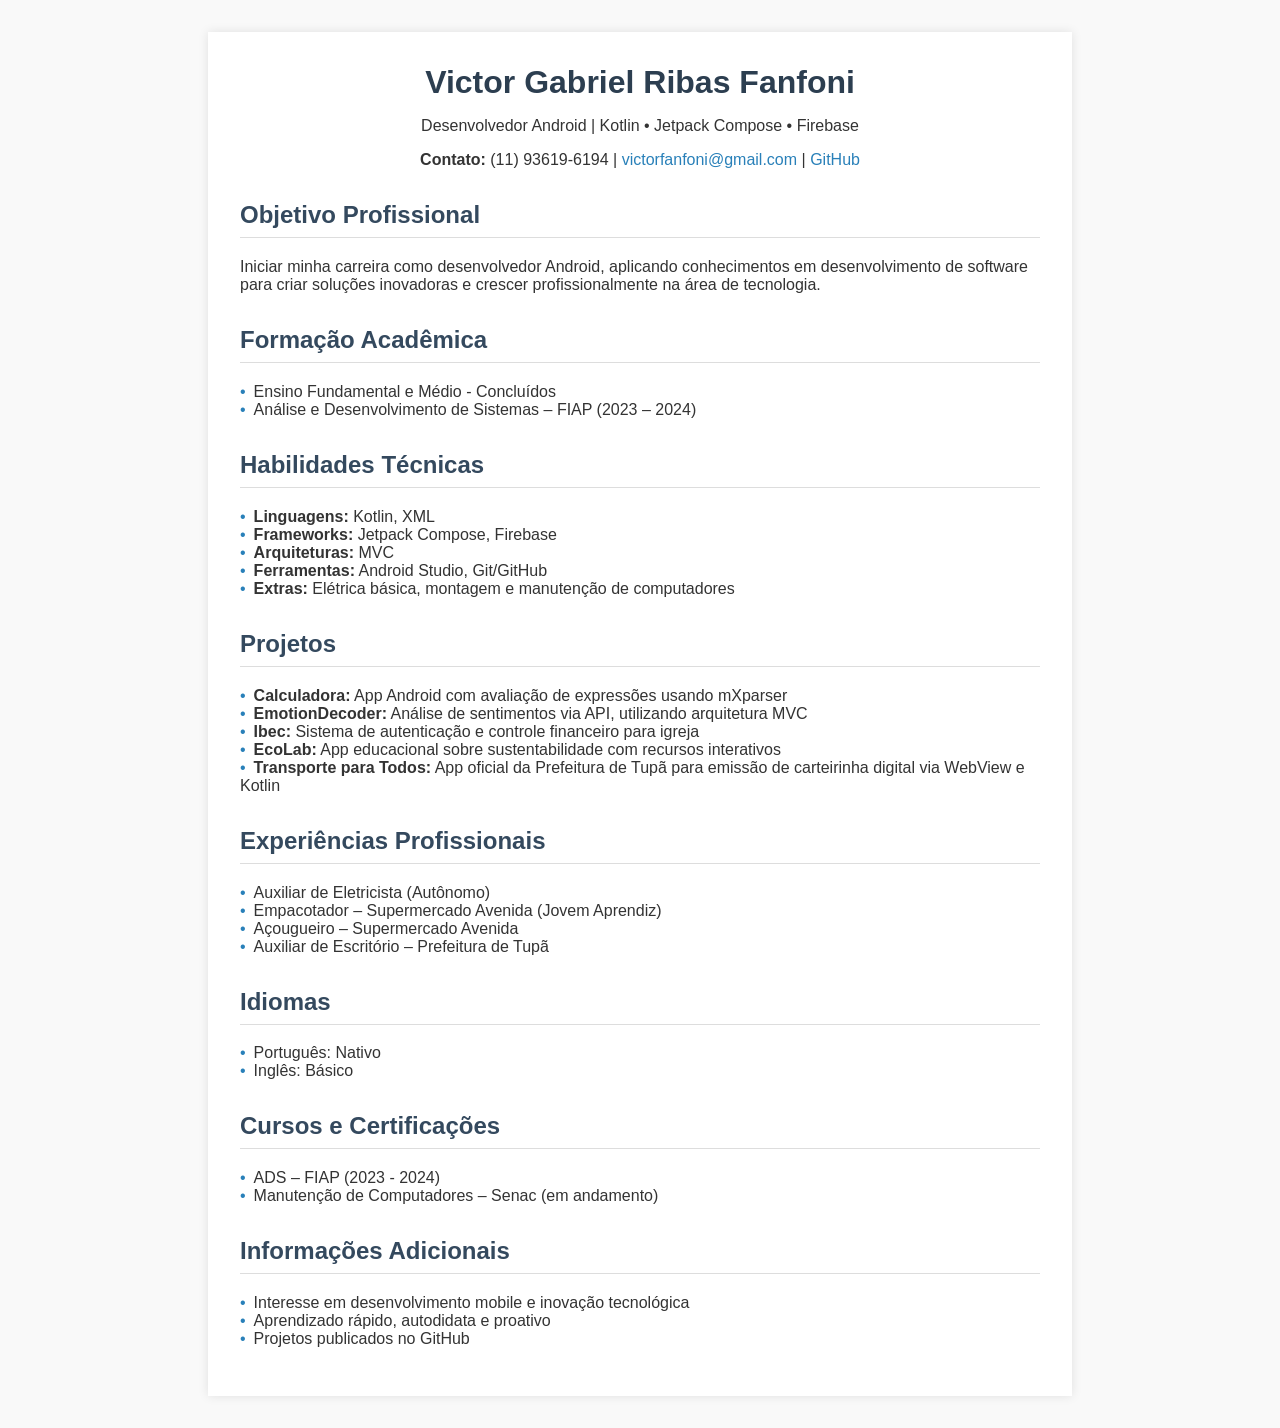
==== index.html @ 70ba4220 "Update index.html" ====
<!DOCTYPE html>
<html lang="pt-BR">
<head>
  <meta charset="UTF-8" />
  <meta name="viewport" content="width=device-width, initial-scale=1.0" />
  <title>Victor Gabriel - Desenvolvedor Android</title>
  <link rel="stylesheet" href="style.css" />
</head>
<body>
  <div class="container">
    <header>
      <h1>Victor Gabriel Ribas Fanfoni</h1>
      <p>Desenvolvedor Android | Kotlin • Jetpack Compose • Firebase</p>
      <p>
        <strong>Contato:</strong> (11) 93619-6194 |
        <a href="mailto:victorfanfoni@gmail.com">victorfanfoni@gmail.com</a> |
        <a href="https://github.com/victorfanfoni" target="_blank">GitHub</a>
      </p>
    </header>

    <main>
      <section>
        <h2>Objetivo Profissional</h2>
        <p>Iniciar minha carreira como desenvolvedor Android, aplicando conhecimentos em desenvolvimento de software para criar soluções inovadoras e crescer profissionalmente na área de tecnologia.</p>
      </section>

      <section>
        <h2>Formação Acadêmica</h2>
        <ul>
          <li>Ensino Fundamental e Médio - Concluídos</li>
          <li>Análise e Desenvolvimento de Sistemas – FIAP (2023 – 2024)</li>
        </ul>
      </section>

      <section>
        <h2>Habilidades Técnicas</h2>
        <ul>
          <li><strong>Linguagens:</strong> Kotlin, XML</li>
          <li><strong>Frameworks:</strong> Jetpack Compose, Firebase</li>
          <li><strong>Arquiteturas:</strong> MVC</li>
          <li><strong>Ferramentas:</strong> Android Studio, Git/GitHub</li>
          <li><strong>Extras:</strong> Elétrica básica, montagem e manutenção de computadores</li>
        </ul>
      </section>

      <section>
        <h2>Projetos</h2>
        <ul>
          <li><strong>Calculadora:</strong> App Android com avaliação de expressões usando mXparser</li>
          <li><strong>EmotionDecoder:</strong> Análise de sentimentos via API, utilizando arquitetura MVC</li>
          <li><strong>Ibec:</strong> Sistema de autenticação e controle financeiro para igreja</li>
          <li><strong>EcoLab:</strong> App educacional sobre sustentabilidade com recursos interativos</li>
          <li><strong>Transporte para Todos:</strong> App oficial da Prefeitura de Tupã para emissão de carteirinha digital via WebView e Kotlin</li>
        </ul>
      </section>

      <section>
        <h2>Experiências Profissionais</h2>
        <ul>
          <li>Auxiliar de Eletricista (Autônomo)</li>
          <li>Empacotador – Supermercado Avenida (Jovem Aprendiz)</li>
          <li>Açougueiro – Supermercado Avenida</li>
          <li>Auxiliar de Escritório – Prefeitura de Tupã</li>
        </ul>
      </section>

      <section>
        <h2>Idiomas</h2>
        <ul>
          <li>Português: Nativo</li>
          <li>Inglês: Básico</li>
        </ul>
      </section>

      <section>
        <h2>Cursos e Certificações</h2>
        <ul>
          <li>ADS – FIAP (2023 - 2024)</li>
          <li>Manutenção de Computadores – Senac (em andamento)</li>
        </ul>
      </section>

      <section>
        <h2>Informações Adicionais</h2>
        <ul>
          <li>Interesse em desenvolvimento mobile e inovação tecnológica</li>
          <li>Aprendizado rápido, autodidata e proativo</li>
          <li>Projetos publicados no GitHub</li>
        </ul>
      </section>
    </main>
  </div>
</body>
</html>
---- style.css ----
body {
    font-family: Arial, sans-serif;
    background: #f9f9f9;
    margin: 0;
    padding: 0;
    color: #333;
}
.container {
    max-width: 800px;
    margin: 2rem auto;
    background: #fff;
    padding: 2rem;
    box-shadow: 0 0 10px rgba(0,0,0,0.1);
}
header {
    text-align: center;
    margin-bottom: 2rem;
}
h1 {
    margin: 0;
    color: #2c3e50;
}
h2 {
    border-bottom: 1px solid #ddd;
    padding-bottom: 0.5rem;
    margin-top: 2rem;
    color: #34495e;
}
a {
    color: #2980b9;
    text-decoration: none;
}
ul {
    list-style: none;
    padding: 0;
}
ul li::before {
    content: "•";
    color: #2980b9;
    margin-right: 0.5rem;
}
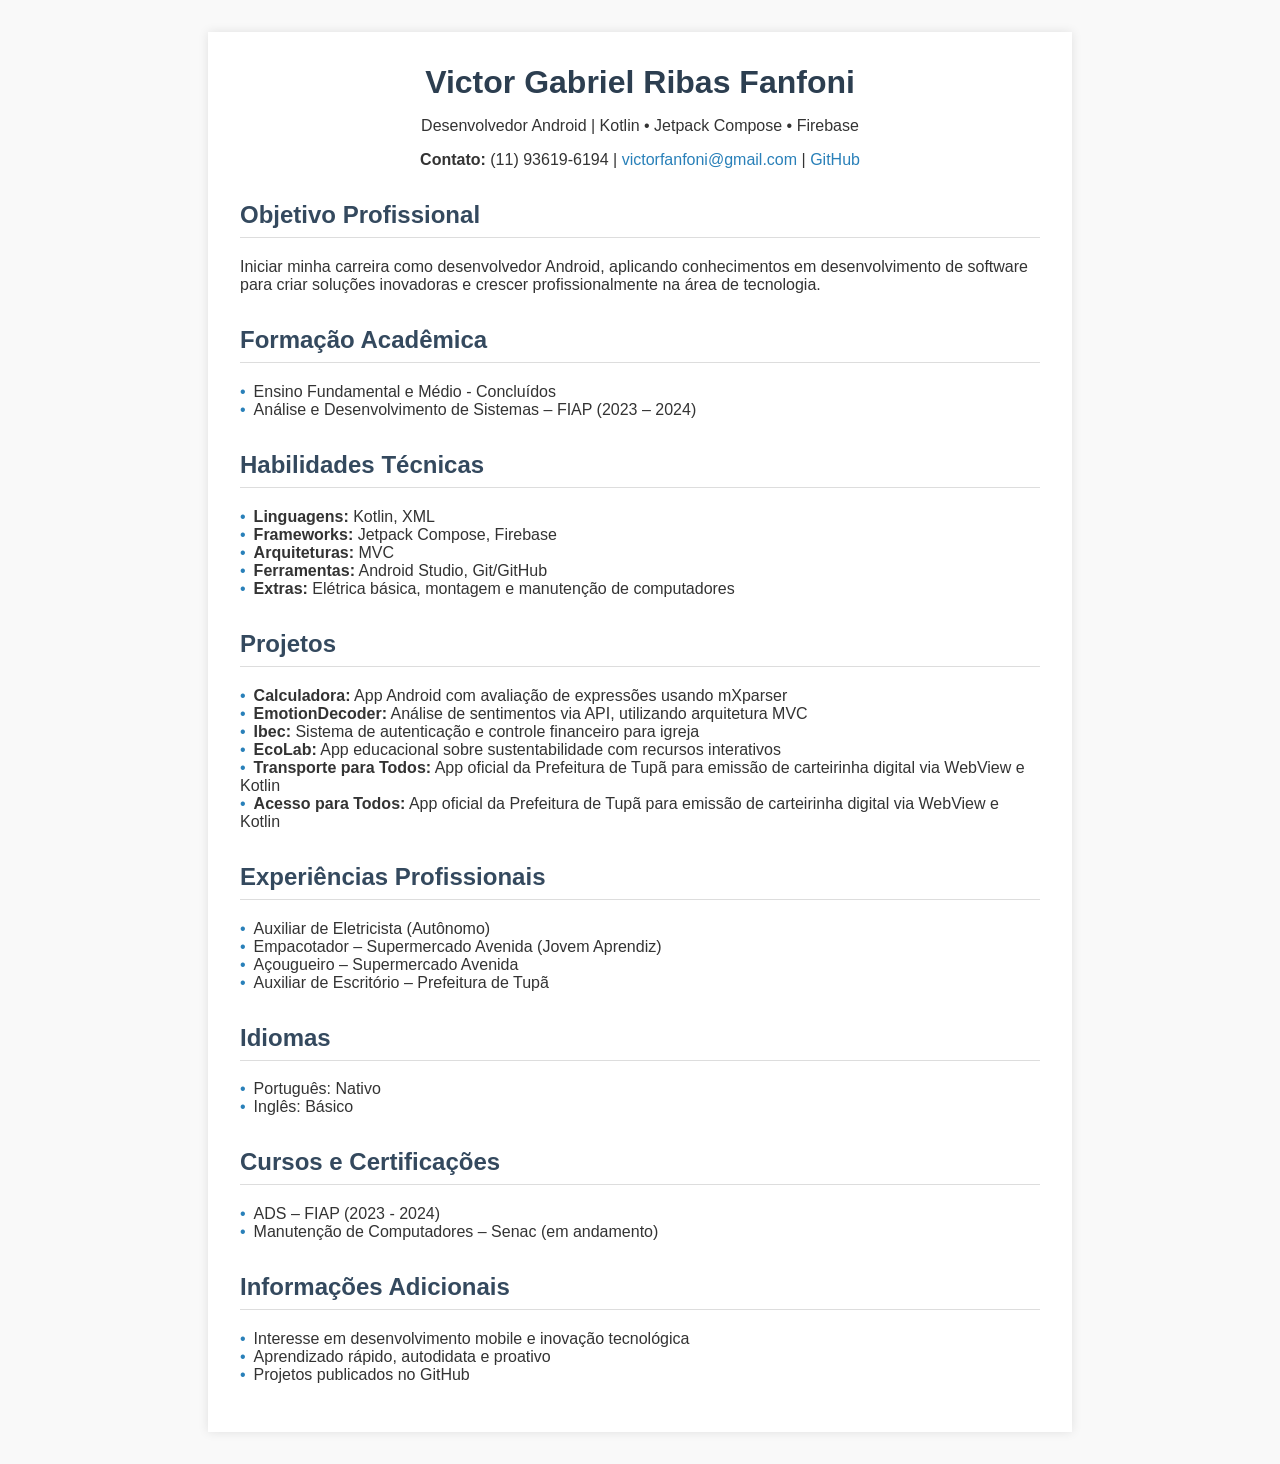
==== commit 468687f7: "Update index.html" ====
--- a/index.html
+++ b/index.html
@@ -51,6 +51,7 @@
           <li><strong>Ibec:</strong> Sistema de autenticação e controle financeiro para igreja</li>
           <li><strong>EcoLab:</strong> App educacional sobre sustentabilidade com recursos interativos</li>
           <li><strong>Transporte para Todos:</strong> App oficial da Prefeitura de Tupã para emissão de carteirinha digital via WebView e Kotlin</li>
+          <li><strong>Acesso para Todos:</strong> App oficial da Prefeitura de Tupã para emissão de carteirinha digital via WebView e Kotlin</li>
         </ul>
       </section>
 
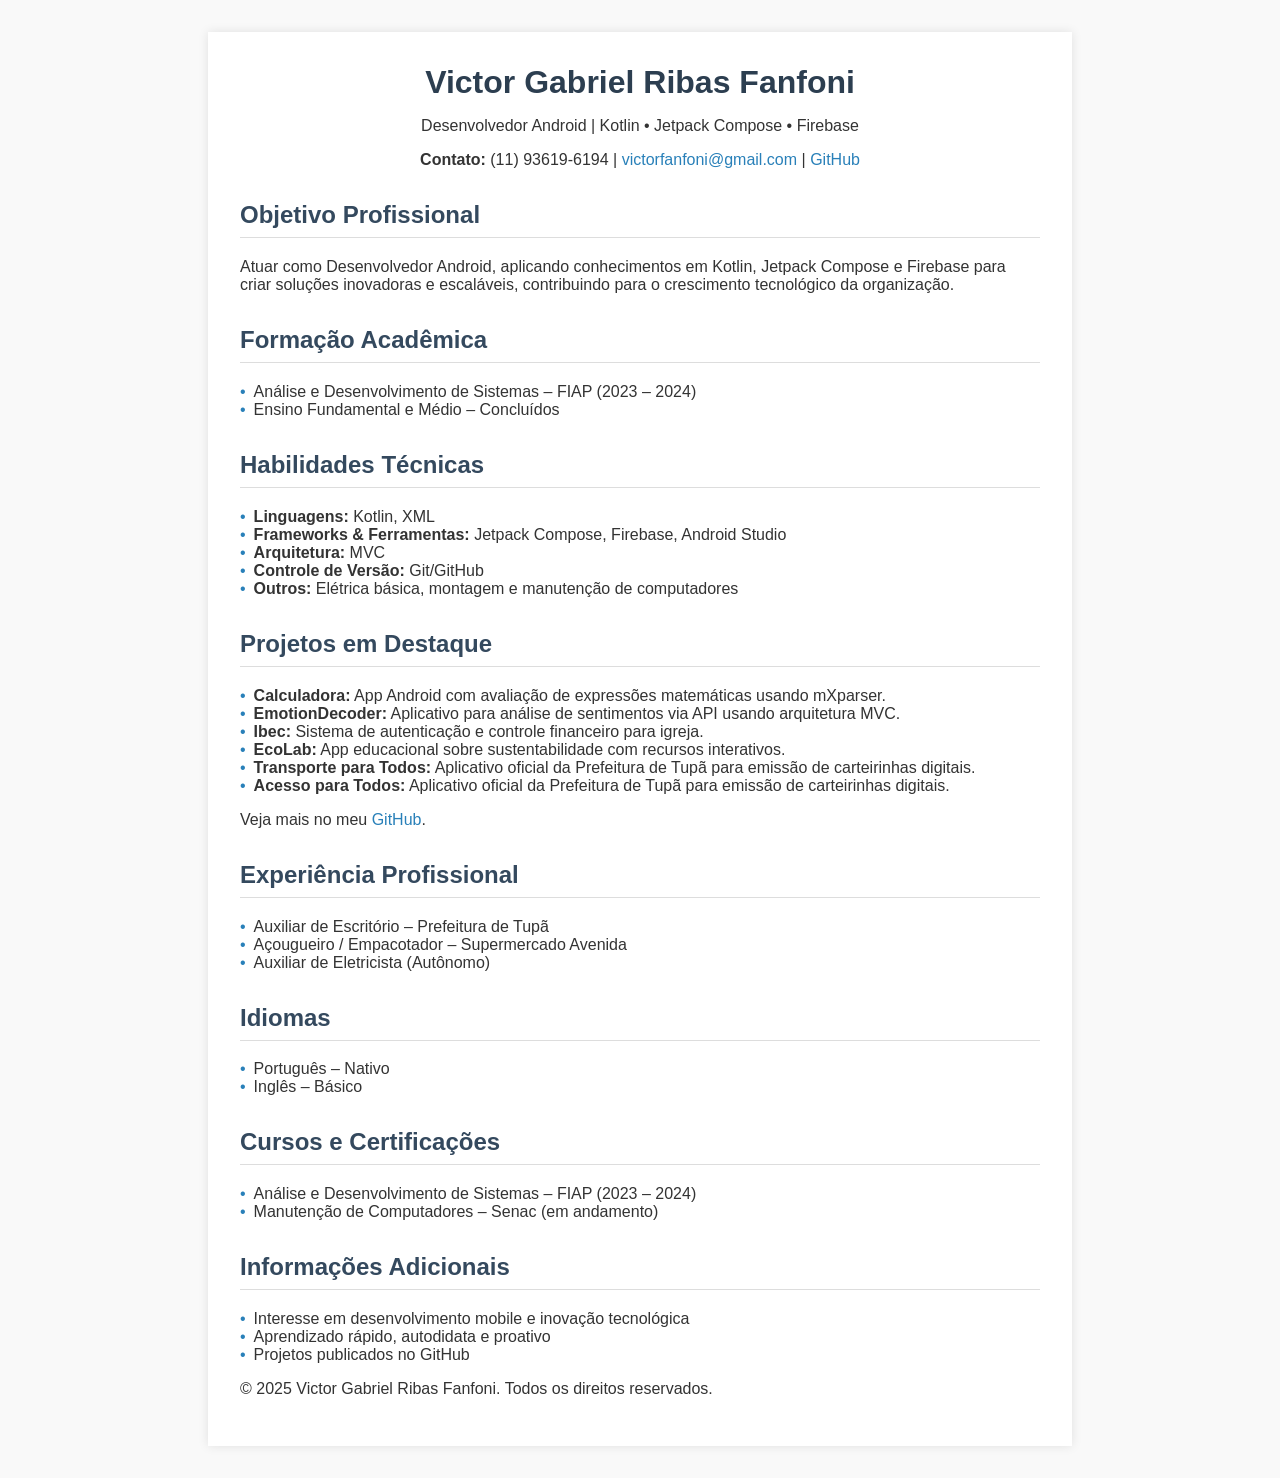
==== commit ba9ac553: "Update index.html" ====
--- a/index.html
+++ b/index.html
@@ -3,32 +3,33 @@
 <head>
   <meta charset="UTF-8" />
   <meta name="viewport" content="width=device-width, initial-scale=1.0" />
-  <title>Victor Gabriel - Desenvolvedor Android</title>
+  <title>Victor Gabriel Ribas Fanfoni – Desenvolvedor Android</title>
   <link rel="stylesheet" href="style.css" />
+  <meta name="description" content="Portfólio de Victor Gabriel Ribas Fanfoni – Desenvolvedor Android especialista em Kotlin, Jetpack Compose e Firebase."/>
 </head>
 <body>
   <div class="container">
     <header>
       <h1>Victor Gabriel Ribas Fanfoni</h1>
-      <p>Desenvolvedor Android | Kotlin • Jetpack Compose • Firebase</p>
-      <p>
+      <p class="headline">Desenvolvedor Android | Kotlin • Jetpack Compose • Firebase</p>
+      <p class="contact">
         <strong>Contato:</strong> (11) 93619-6194 |
         <a href="mailto:victorfanfoni@gmail.com">victorfanfoni@gmail.com</a> |
-        <a href="https://github.com/victorfanfoni" target="_blank">GitHub</a>
+        <a href="https://github.com/victorfanfoni" target="_blank" rel="noopener">GitHub</a>
       </p>
     </header>
 
     <main>
       <section>
         <h2>Objetivo Profissional</h2>
-        <p>Iniciar minha carreira como desenvolvedor Android, aplicando conhecimentos em desenvolvimento de software para criar soluções inovadoras e crescer profissionalmente na área de tecnologia.</p>
+        <p>Atuar como Desenvolvedor Android, aplicando conhecimentos em Kotlin, Jetpack Compose e Firebase para criar soluções inovadoras e escaláveis, contribuindo para o crescimento tecnológico da organização.</p>
       </section>
 
       <section>
         <h2>Formação Acadêmica</h2>
         <ul>
-          <li>Ensino Fundamental e Médio - Concluídos</li>
           <li>Análise e Desenvolvimento de Sistemas – FIAP (2023 – 2024)</li>
+          <li>Ensino Fundamental e Médio – Concluídos</li>
         </ul>
       </section>
 
@@ -36,47 +37,47 @@
         <h2>Habilidades Técnicas</h2>
         <ul>
           <li><strong>Linguagens:</strong> Kotlin, XML</li>
-          <li><strong>Frameworks:</strong> Jetpack Compose, Firebase</li>
-          <li><strong>Arquiteturas:</strong> MVC</li>
-          <li><strong>Ferramentas:</strong> Android Studio, Git/GitHub</li>
-          <li><strong>Extras:</strong> Elétrica básica, montagem e manutenção de computadores</li>
+          <li><strong>Frameworks & Ferramentas:</strong> Jetpack Compose, Firebase, Android Studio</li>
+          <li><strong>Arquitetura:</strong> MVC</li>
+          <li><strong>Controle de Versão:</strong> Git/GitHub</li>
+          <li><strong>Outros:</strong> Elétrica básica, montagem e manutenção de computadores</li>
         </ul>
       </section>
 
       <section>
-        <h2>Projetos</h2>
+        <h2>Projetos em Destaque</h2>
         <ul>
-          <li><strong>Calculadora:</strong> App Android com avaliação de expressões usando mXparser</li>
-          <li><strong>EmotionDecoder:</strong> Análise de sentimentos via API, utilizando arquitetura MVC</li>
-          <li><strong>Ibec:</strong> Sistema de autenticação e controle financeiro para igreja</li>
-          <li><strong>EcoLab:</strong> App educacional sobre sustentabilidade com recursos interativos</li>
-          <li><strong>Transporte para Todos:</strong> App oficial da Prefeitura de Tupã para emissão de carteirinha digital via WebView e Kotlin</li>
-          <li><strong>Acesso para Todos:</strong> App oficial da Prefeitura de Tupã para emissão de carteirinha digital via WebView e Kotlin</li>
+          <li><strong>Calculadora:</strong> App Android com avaliação de expressões matemáticas usando mXparser.</li>
+          <li><strong>EmotionDecoder:</strong> Aplicativo para análise de sentimentos via API usando arquitetura MVC.</li>
+          <li><strong>Ibec:</strong> Sistema de autenticação e controle financeiro para igreja.</li>
+          <li><strong>EcoLab:</strong> App educacional sobre sustentabilidade com recursos interativos.</li>
+          <li><strong>Transporte para Todos:</strong> Aplicativo oficial da Prefeitura de Tupã para emissão de carteirinhas digitais.</li>
+          <li><strong>Acesso para Todos:</strong> Aplicativo oficial da Prefeitura de Tupã para emissão de carteirinhas digitais.</li>
         </ul>
+        <p>Veja mais no meu <a href="https://github.com/victorfanfoni" target="_blank" rel="noopener">GitHub</a>.</p>
       </section>
 
       <section>
-        <h2>Experiências Profissionais</h2>
+        <h2>Experiência Profissional</h2>
         <ul>
+          <li>Auxiliar de Escritório – Prefeitura de Tupã</li>
+          <li>Açougueiro / Empacotador – Supermercado Avenida</li>
           <li>Auxiliar de Eletricista (Autônomo)</li>
-          <li>Empacotador – Supermercado Avenida (Jovem Aprendiz)</li>
-          <li>Açougueiro – Supermercado Avenida</li>
-          <li>Auxiliar de Escritório – Prefeitura de Tupã</li>
         </ul>
       </section>
 
       <section>
         <h2>Idiomas</h2>
         <ul>
-          <li>Português: Nativo</li>
-          <li>Inglês: Básico</li>
+          <li>Português – Nativo</li>
+          <li>Inglês – Básico</li>
         </ul>
       </section>
 
       <section>
         <h2>Cursos e Certificações</h2>
         <ul>
-          <li>ADS – FIAP (2023 - 2024)</li>
+          <li>Análise e Desenvolvimento de Sistemas – FIAP (2023 – 2024)</li>
           <li>Manutenção de Computadores – Senac (em andamento)</li>
         </ul>
       </section>
@@ -90,6 +91,10 @@
         </ul>
       </section>
     </main>
+
+    <footer>
+      <p>&copy; 2025 Victor Gabriel Ribas Fanfoni. Todos os direitos reservados.</p>
+    </footer>
   </div>
 </body>
 </html>
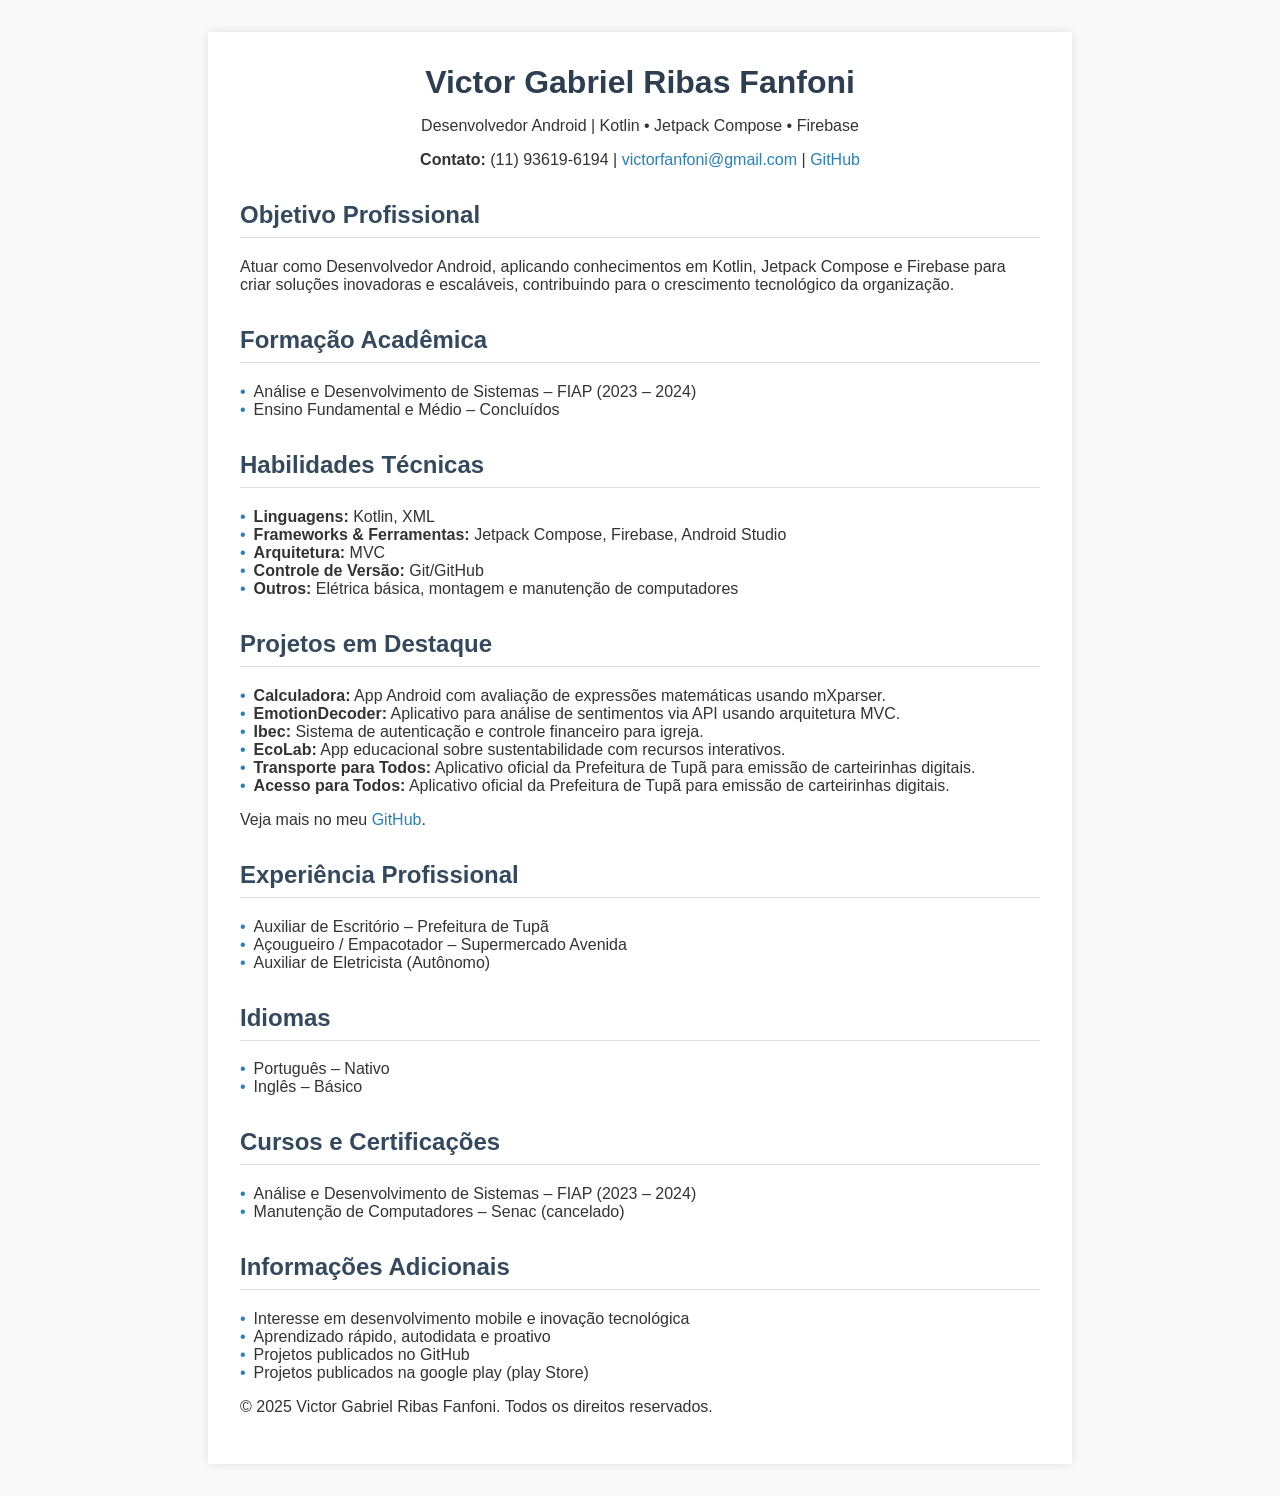
==== commit cb8a4fce: "Update index.html" ====
--- a/index.html
+++ b/index.html
@@ -78,7 +78,7 @@
         <h2>Cursos e Certificações</h2>
         <ul>
           <li>Análise e Desenvolvimento de Sistemas – FIAP (2023 – 2024)</li>
-          <li>Manutenção de Computadores – Senac (em andamento)</li>
+          <li>Manutenção de Computadores – Senac (cancelado)</li>
         </ul>
       </section>
 
@@ -88,6 +88,7 @@
           <li>Interesse em desenvolvimento mobile e inovação tecnológica</li>
           <li>Aprendizado rápido, autodidata e proativo</li>
           <li>Projetos publicados no GitHub</li>
+          <li>Projetos publicados na google play (play Store)</li>
         </ul>
       </section>
     </main>
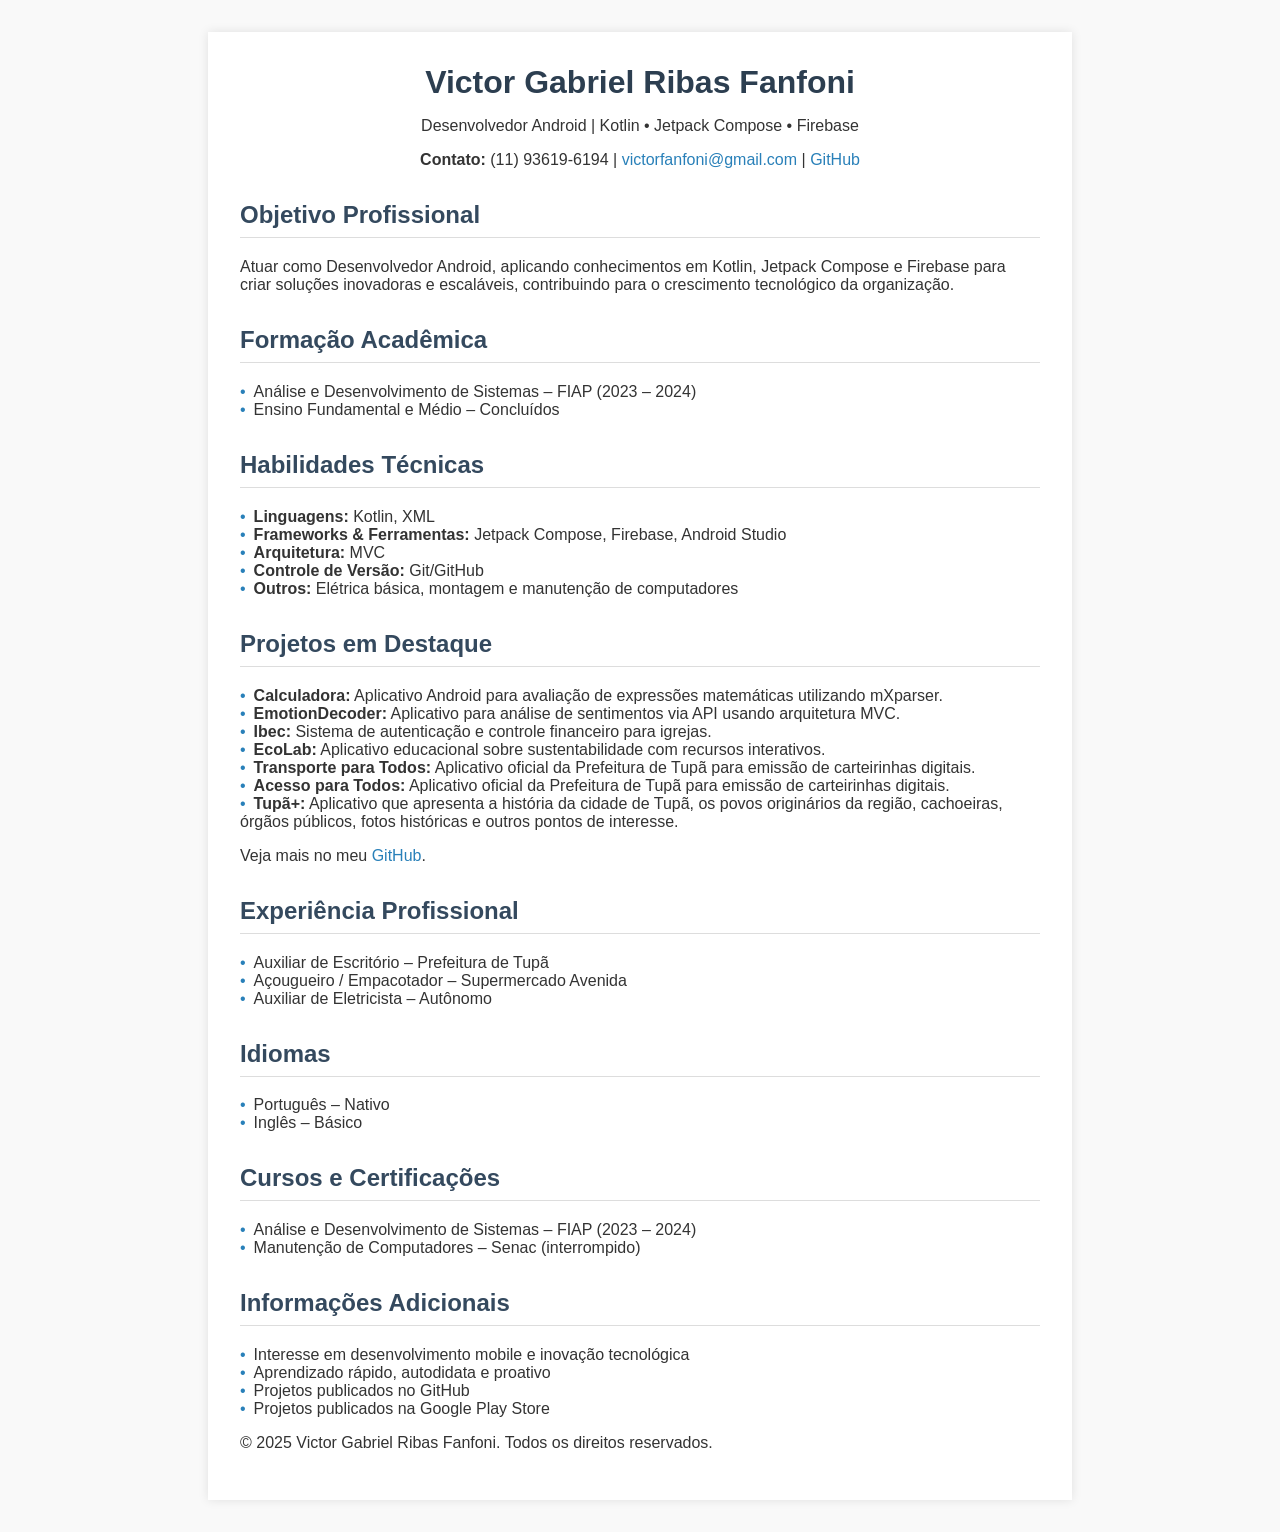
==== commit 1d53596e: "Update index.html" ====
--- a/index.html
+++ b/index.html
@@ -15,7 +15,7 @@
       <p class="contact">
         <strong>Contato:</strong> (11) 93619-6194 |
         <a href="mailto:victorfanfoni@gmail.com">victorfanfoni@gmail.com</a> |
-        <a href="https://github.com/victorfanfoni" target="_blank" rel="noopener">GitHub</a>
+        <a href="https://github.com/victorfanfoni" target="_blank" rel="noopener noreferrer">GitHub</a>
       </p>
     </header>
 
@@ -47,14 +47,15 @@
       <section>
         <h2>Projetos em Destaque</h2>
         <ul>
-          <li><strong>Calculadora:</strong> App Android com avaliação de expressões matemáticas usando mXparser.</li>
+          <li><strong>Calculadora:</strong> Aplicativo Android para avaliação de expressões matemáticas utilizando mXparser.</li>
           <li><strong>EmotionDecoder:</strong> Aplicativo para análise de sentimentos via API usando arquitetura MVC.</li>
-          <li><strong>Ibec:</strong> Sistema de autenticação e controle financeiro para igreja.</li>
-          <li><strong>EcoLab:</strong> App educacional sobre sustentabilidade com recursos interativos.</li>
+          <li><strong>Ibec:</strong> Sistema de autenticação e controle financeiro para igrejas.</li>
+          <li><strong>EcoLab:</strong> Aplicativo educacional sobre sustentabilidade com recursos interativos.</li>
           <li><strong>Transporte para Todos:</strong> Aplicativo oficial da Prefeitura de Tupã para emissão de carteirinhas digitais.</li>
           <li><strong>Acesso para Todos:</strong> Aplicativo oficial da Prefeitura de Tupã para emissão de carteirinhas digitais.</li>
+          <li><strong>Tupã+:</strong> Aplicativo que apresenta a história da cidade de Tupã, os povos originários da região, cachoeiras, órgãos públicos, fotos históricas e outros pontos de interesse.</li>
         </ul>
-        <p>Veja mais no meu <a href="https://github.com/victorfanfoni" target="_blank" rel="noopener">GitHub</a>.</p>
+        <p>Veja mais no meu <a href="https://github.com/victorfanfoni" target="_blank" rel="noopener noreferrer">GitHub</a>.</p>
       </section>
 
       <section>
@@ -62,7 +63,7 @@
         <ul>
           <li>Auxiliar de Escritório – Prefeitura de Tupã</li>
           <li>Açougueiro / Empacotador – Supermercado Avenida</li>
-          <li>Auxiliar de Eletricista (Autônomo)</li>
+          <li>Auxiliar de Eletricista – Autônomo</li>
         </ul>
       </section>
 
@@ -78,7 +79,7 @@
         <h2>Cursos e Certificações</h2>
         <ul>
           <li>Análise e Desenvolvimento de Sistemas – FIAP (2023 – 2024)</li>
-          <li>Manutenção de Computadores – Senac (cancelado)</li>
+          <li>Manutenção de Computadores – Senac (interrompido)</li>
         </ul>
       </section>
 
@@ -88,7 +89,7 @@
           <li>Interesse em desenvolvimento mobile e inovação tecnológica</li>
           <li>Aprendizado rápido, autodidata e proativo</li>
           <li>Projetos publicados no GitHub</li>
-          <li>Projetos publicados na google play (play Store)</li>
+          <li>Projetos publicados na Google Play Store</li>
         </ul>
       </section>
     </main>
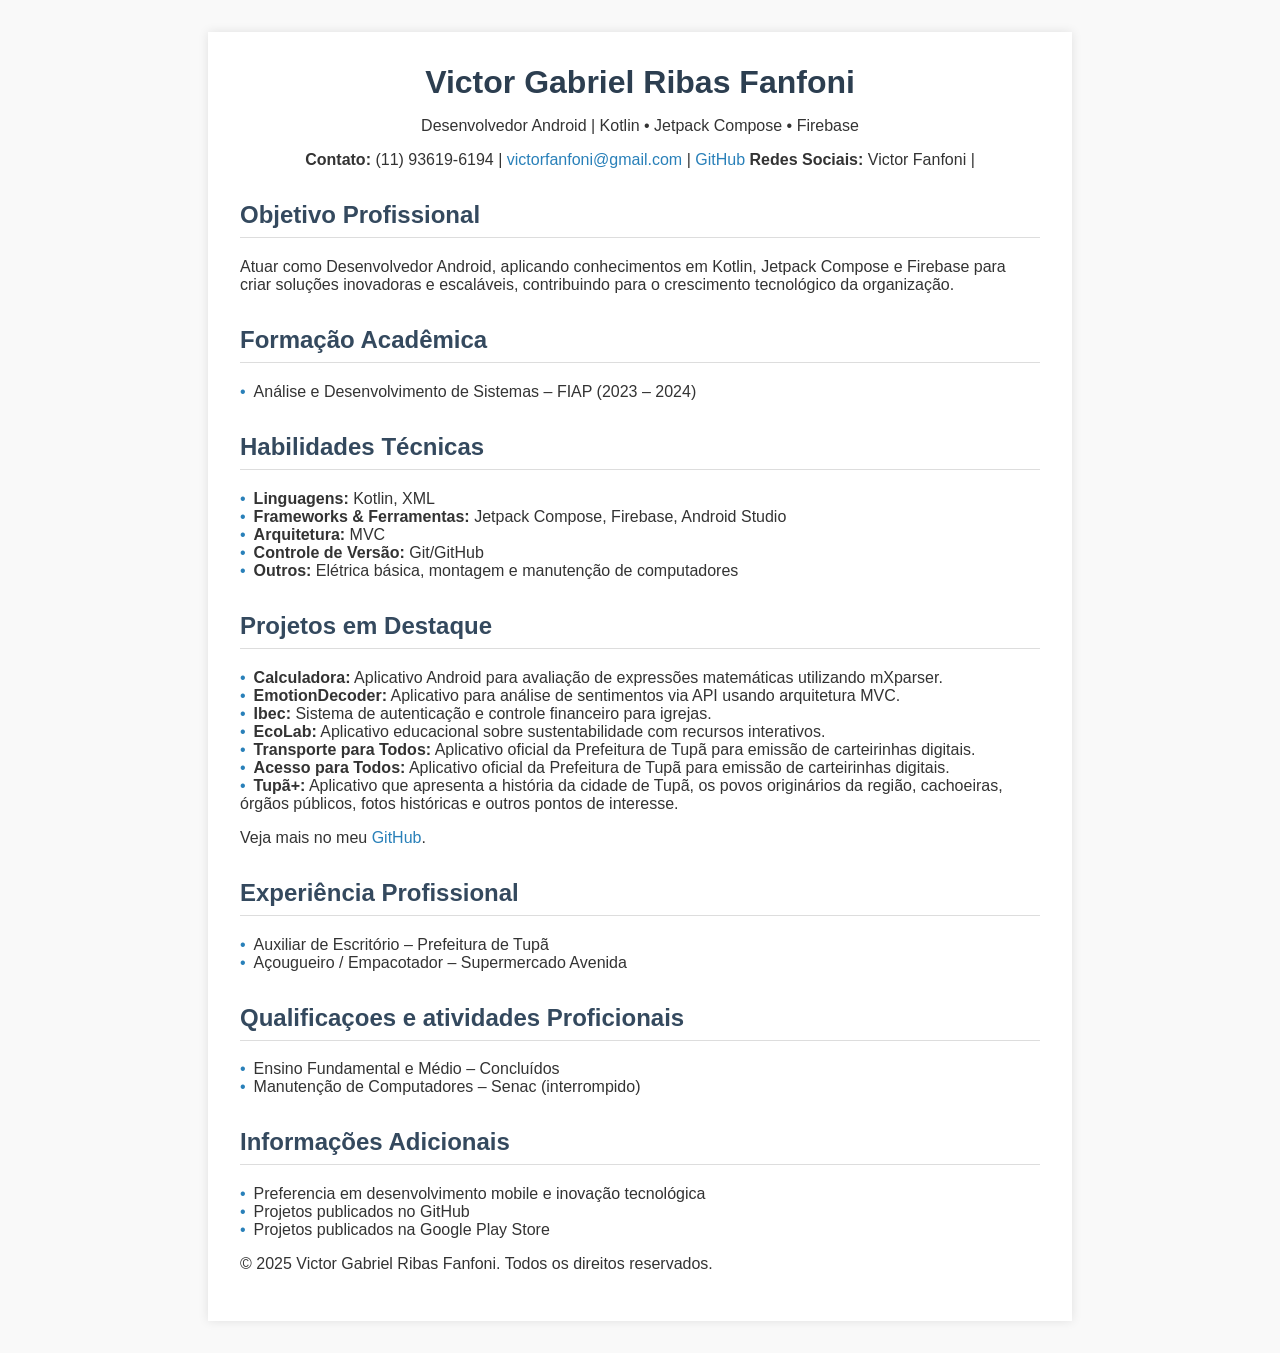
==== commit 3e6298af: "Update index.html" ====
--- a/index.html
+++ b/index.html
@@ -15,7 +15,8 @@
       <p class="contact">
         <strong>Contato:</strong> (11) 93619-6194 |
         <a href="mailto:victorfanfoni@gmail.com">victorfanfoni@gmail.com</a> |
-        <a href="https://github.com/victorfanfoni" target="_blank" rel="noopener noreferrer">GitHub</a>
+        <a href="https://github.com/victorfanfoni" target="_blank" rel="noopener noreferrer">GitHub</a> 
+        <strong>Redes Sociais:</strong> Victor Fanfoni |
       </p>
     </header>
 
@@ -29,7 +30,6 @@
         <h2>Formação Acadêmica</h2>
         <ul>
           <li>Análise e Desenvolvimento de Sistemas – FIAP (2023 – 2024)</li>
-          <li>Ensino Fundamental e Médio – Concluídos</li>
         </ul>
       </section>
 
@@ -63,22 +63,13 @@
         <ul>
           <li>Auxiliar de Escritório – Prefeitura de Tupã</li>
           <li>Açougueiro / Empacotador – Supermercado Avenida</li>
-          <li>Auxiliar de Eletricista – Autônomo</li>
         </ul>
       </section>
 
       <section>
-        <h2>Idiomas</h2>
+        <h2>Qualificaçoes e atividades Proficionais</h2>
         <ul>
-          <li>Português – Nativo</li>
-          <li>Inglês – Básico</li>
-        </ul>
-      </section>
-
-      <section>
-        <h2>Cursos e Certificações</h2>
-        <ul>
-          <li>Análise e Desenvolvimento de Sistemas – FIAP (2023 – 2024)</li>
+          <li>Ensino Fundamental e Médio – Concluídos</li>
           <li>Manutenção de Computadores – Senac (interrompido)</li>
         </ul>
       </section>
@@ -86,8 +77,7 @@
       <section>
         <h2>Informações Adicionais</h2>
         <ul>
-          <li>Interesse em desenvolvimento mobile e inovação tecnológica</li>
-          <li>Aprendizado rápido, autodidata e proativo</li>
+          <li>Preferencia em desenvolvimento mobile e inovação tecnológica</li>
           <li>Projetos publicados no GitHub</li>
           <li>Projetos publicados na Google Play Store</li>
         </ul>
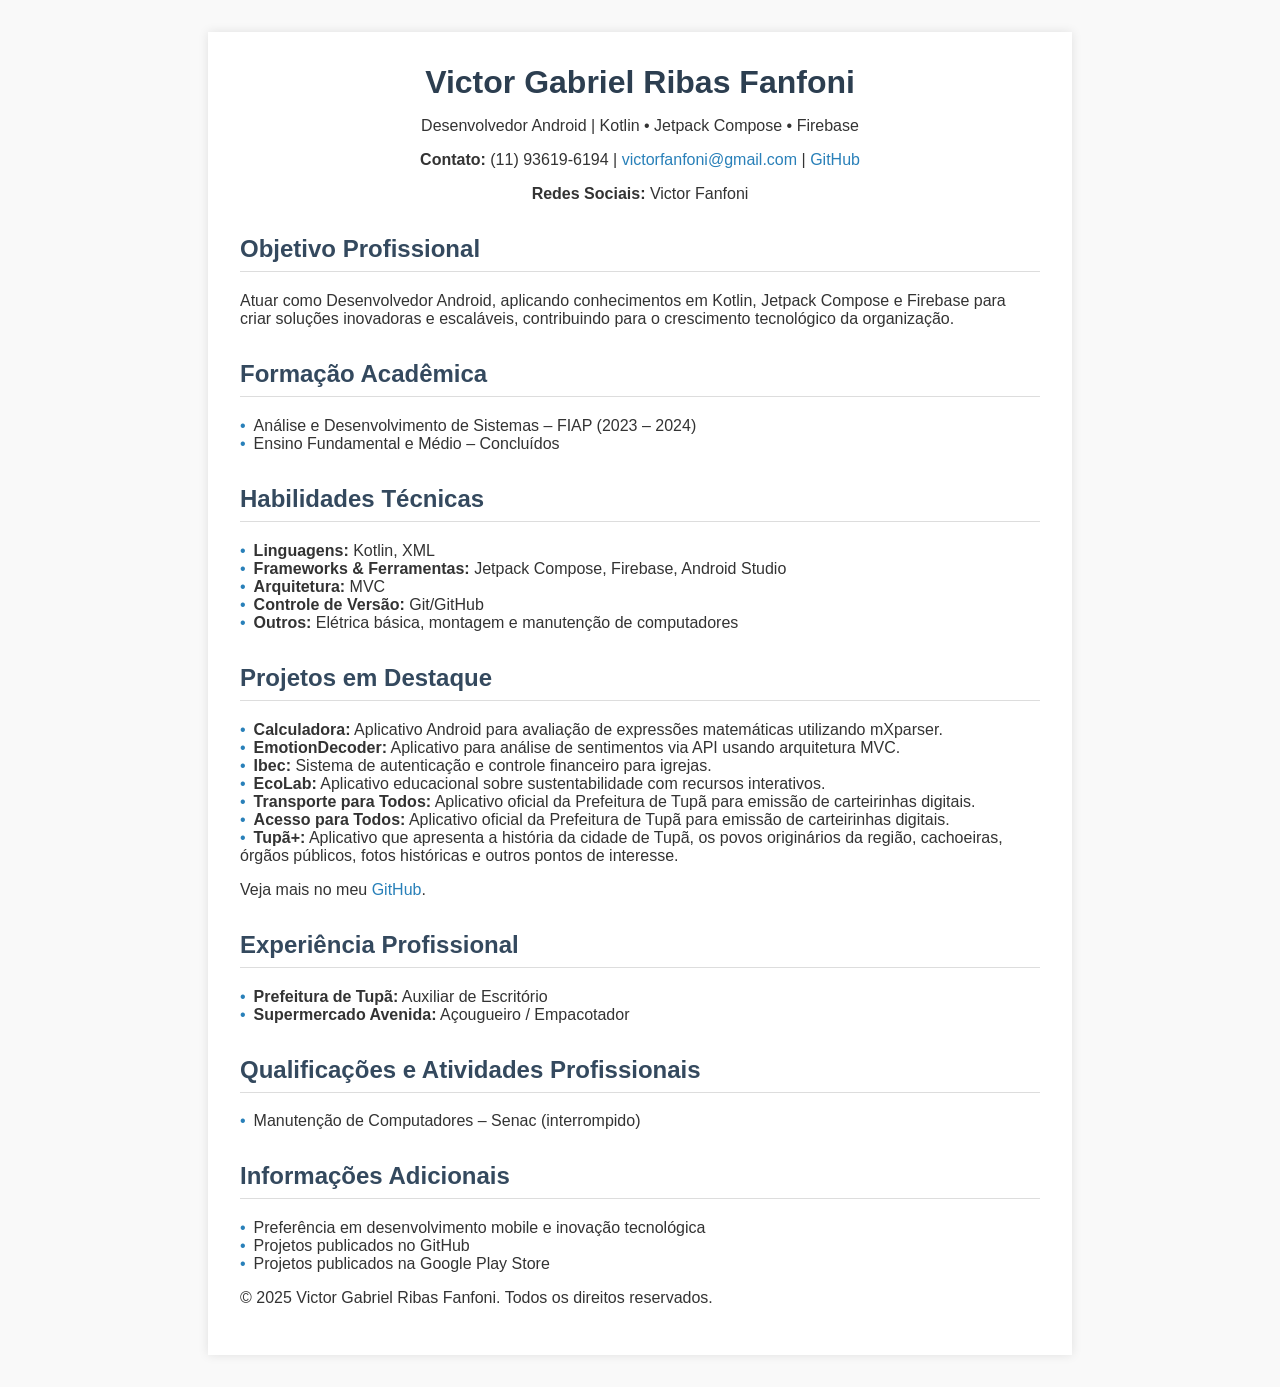
==== commit 520e31e8: "Update index.html" ====
--- a/index.html
+++ b/index.html
@@ -15,8 +15,10 @@
       <p class="contact">
         <strong>Contato:</strong> (11) 93619-6194 |
         <a href="mailto:victorfanfoni@gmail.com">victorfanfoni@gmail.com</a> |
-        <a href="https://github.com/victorfanfoni" target="_blank" rel="noopener noreferrer">GitHub</a> 
-        <strong>Redes Sociais:</strong> Victor Fanfoni |
+        <a href="https://github.com/victorfanfoni" target="_blank" rel="noopener noreferrer">GitHub</a>
+      </p>
+      <p class="social">
+        <strong>Redes Sociais:</strong> Victor Fanfoni
       </p>
     </header>
 
@@ -30,6 +32,7 @@
         <h2>Formação Acadêmica</h2>
         <ul>
           <li>Análise e Desenvolvimento de Sistemas – FIAP (2023 – 2024)</li>
+          <li>Ensino Fundamental e Médio – Concluídos</li>
         </ul>
       </section>
 
@@ -61,15 +64,14 @@
       <section>
         <h2>Experiência Profissional</h2>
         <ul>
-          <li>Auxiliar de Escritório – Prefeitura de Tupã</li>
-          <li>Açougueiro / Empacotador – Supermercado Avenida</li>
+          <li><strong>Prefeitura de Tupã:</strong> Auxiliar de Escritório</li>
+          <li><strong>Supermercado Avenida:</strong> Açougueiro / Empacotador</li>
         </ul>
       </section>
 
       <section>
-        <h2>Qualificaçoes e atividades Proficionais</h2>
+        <h2>Qualificações e Atividades Profissionais</h2>
         <ul>
-          <li>Ensino Fundamental e Médio – Concluídos</li>
           <li>Manutenção de Computadores – Senac (interrompido)</li>
         </ul>
       </section>
@@ -77,7 +79,7 @@
       <section>
         <h2>Informações Adicionais</h2>
         <ul>
-          <li>Preferencia em desenvolvimento mobile e inovação tecnológica</li>
+          <li>Preferência em desenvolvimento mobile e inovação tecnológica</li>
           <li>Projetos publicados no GitHub</li>
           <li>Projetos publicados na Google Play Store</li>
         </ul>
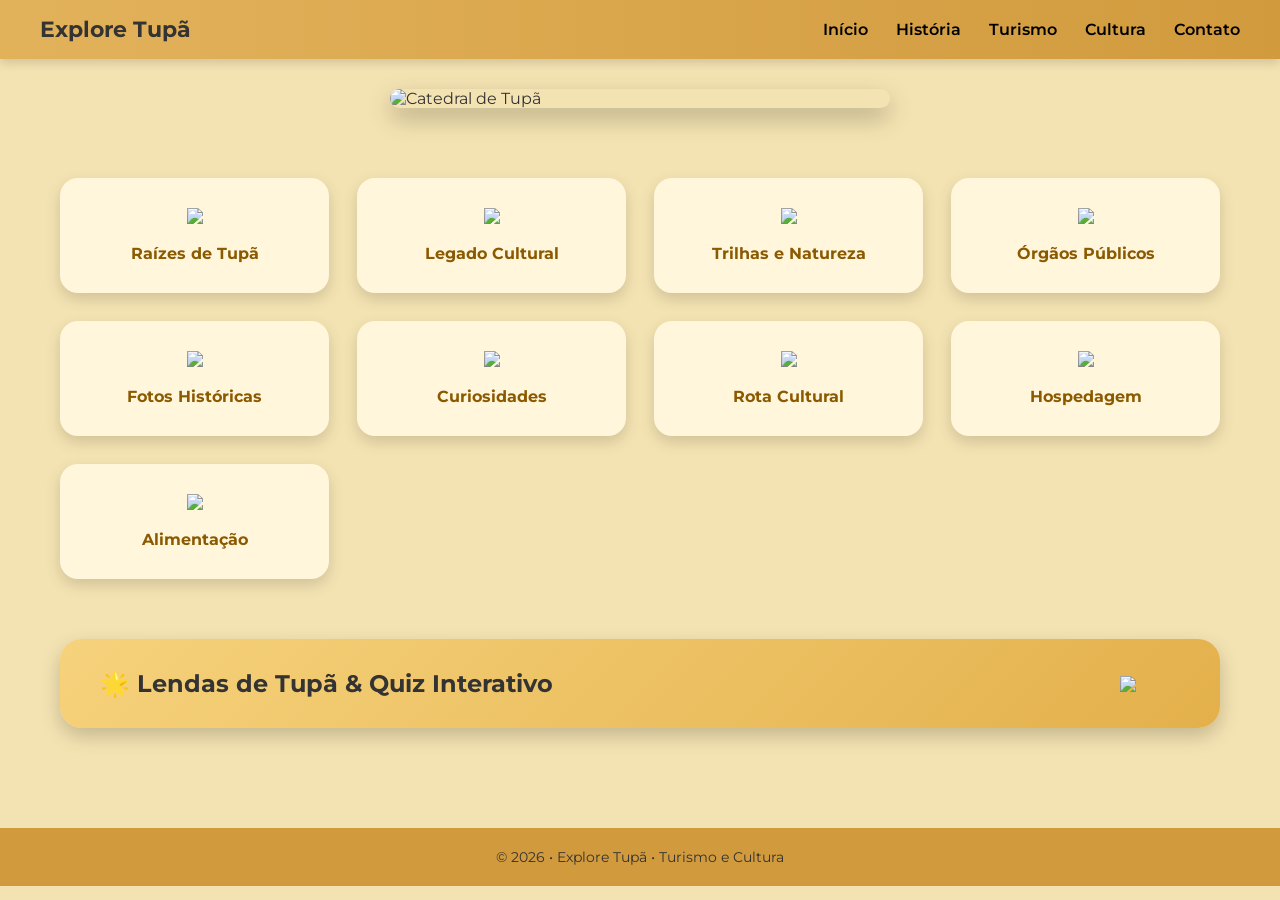
==== commit 1ffca839: "Add files via upload" ====
--- a/index.html
+++ b/index.html
@@ -1,94 +1,237 @@
-<!DOCTYPE html>
-<html lang="pt-BR">
-<head>
-  <meta charset="UTF-8" />
-  <meta name="viewport" content="width=device-width, initial-scale=1.0" />
-  <title>Victor Gabriel Ribas Fanfoni – Desenvolvedor Android</title>
-  <link rel="stylesheet" href="style.css" />
-  <meta name="description" content="Portfólio de Victor Gabriel Ribas Fanfoni – Desenvolvedor Android especialista em Kotlin, Jetpack Compose e Firebase."/>
-</head>
-<body>
-  <div class="container">
-    <header>
-      <h1>Victor Gabriel Ribas Fanfoni</h1>
-      <p class="headline">Desenvolvedor Android | Kotlin • Jetpack Compose • Firebase</p>
-      <p class="contact">
-        <strong>Contato:</strong> (11) 93619-6194 |
-        <a href="mailto:victorfanfoni@gmail.com">victorfanfoni@gmail.com</a> |
-        <a href="https://github.com/victorfanfoni" target="_blank" rel="noopener noreferrer">GitHub</a>
-      </p>
-      <p class="social">
-        <strong>Redes Sociais:</strong> Victor Fanfoni
-      </p>
-    </header>
-
-    <main>
-      <section>
-        <h2>Objetivo Profissional</h2>
-        <p>Atuar como Desenvolvedor Android, aplicando conhecimentos em Kotlin, Jetpack Compose e Firebase para criar soluções inovadoras e escaláveis, contribuindo para o crescimento tecnológico da organização.</p>
-      </section>
-
-      <section>
-        <h2>Formação Acadêmica</h2>
-        <ul>
-          <li>Análise e Desenvolvimento de Sistemas – FIAP (2023 – 2024)</li>
-          <li>Ensino Fundamental e Médio – Concluídos</li>
-        </ul>
-      </section>
-
-      <section>
-        <h2>Habilidades Técnicas</h2>
-        <ul>
-          <li><strong>Linguagens:</strong> Kotlin, XML</li>
-          <li><strong>Frameworks & Ferramentas:</strong> Jetpack Compose, Firebase, Android Studio</li>
-          <li><strong>Arquitetura:</strong> MVC</li>
-          <li><strong>Controle de Versão:</strong> Git/GitHub</li>
-          <li><strong>Outros:</strong> Elétrica básica, montagem e manutenção de computadores</li>
-        </ul>
-      </section>
-
-      <section>
-        <h2>Projetos em Destaque</h2>
-        <ul>
-          <li><strong>Calculadora:</strong> Aplicativo Android para avaliação de expressões matemáticas utilizando mXparser.</li>
-          <li><strong>EmotionDecoder:</strong> Aplicativo para análise de sentimentos via API usando arquitetura MVC.</li>
-          <li><strong>Ibec:</strong> Sistema de autenticação e controle financeiro para igrejas.</li>
-          <li><strong>EcoLab:</strong> Aplicativo educacional sobre sustentabilidade com recursos interativos.</li>
-          <li><strong>Transporte para Todos:</strong> Aplicativo oficial da Prefeitura de Tupã para emissão de carteirinhas digitais.</li>
-          <li><strong>Acesso para Todos:</strong> Aplicativo oficial da Prefeitura de Tupã para emissão de carteirinhas digitais.</li>
-          <li><strong>Tupã+:</strong> Aplicativo que apresenta a história da cidade de Tupã, os povos originários da região, cachoeiras, órgãos públicos, fotos históricas e outros pontos de interesse.</li>
-        </ul>
-        <p>Veja mais no meu <a href="https://github.com/victorfanfoni" target="_blank" rel="noopener noreferrer">GitHub</a>.</p>
-      </section>
-
-      <section>
-        <h2>Experiência Profissional</h2>
-        <ul>
-          <li><strong>Prefeitura de Tupã:</strong> Auxiliar de Escritório</li>
-          <li><strong>Supermercado Avenida:</strong> Açougueiro / Empacotador</li>
-        </ul>
-      </section>
-
-      <section>
-        <h2>Qualificações e Atividades Profissionais</h2>
-        <ul>
-          <li>Manutenção de Computadores – Senac (interrompido)</li>
-        </ul>
-      </section>
-
-      <section>
-        <h2>Informações Adicionais</h2>
-        <ul>
-          <li>Preferência em desenvolvimento mobile e inovação tecnológica</li>
-          <li>Projetos publicados no GitHub</li>
-          <li>Projetos publicados na Google Play Store</li>
-        </ul>
-      </section>
-    </main>
-
-    <footer>
-      <p>&copy; 2025 Victor Gabriel Ribas Fanfoni. Todos os direitos reservados.</p>
-    </footer>
-  </div>
-</body>
-</html>
+<!DOCTYPE html>
+<html lang="pt-BR">
+<head>
+<meta charset="UTF-8">
+<meta name="viewport" content="width=device-width, initial-scale=1.0">
+<title>Explore Tupã</title>
+
+<link href="https://fonts.googleapis.com/css2?family=Montserrat:wght@400;600;700&display=swap" rel="stylesheet">
+
+<style>
+:root{
+    --bg:#f4e3b2;
+    --primary:#8b5a00;
+    --secondary:#d9b15f;
+    --card:#fff6dc;
+}
+
+*{
+    margin:0;
+    padding:0;
+    box-sizing:border-box;
+    font-family:'Montserrat',sans-serif;
+}
+
+body{
+    background:var(--bg);
+    color:#333;
+}
+
+/* NAVBAR */
+header{
+    background:linear-gradient(90deg,#e2b25b,#d19a3d);
+    padding:16px 40px;
+    display:flex;
+    justify-content:space-between;
+    align-items:center;
+    box-shadow:0 4px 10px rgba(0,0,0,.15);
+}
+
+header h1{
+    font-size:22px;
+    font-weight:700;
+}
+
+nav a{
+    margin-left:24px;
+    text-decoration:none;
+    color:#000;
+    font-weight:600;
+}
+
+nav a:hover{
+    text-decoration:underline;
+}
+
+/* HERO */
+.hero{
+    max-width:500px;
+    margin:30px auto;
+    border-radius:18px;
+    overflow:hidden;
+    box-shadow:0 10px 25px rgba(0,0,0,.25);
+}
+
+.hero img{
+    width:100%;
+    display:block;
+}
+
+/* CONTAINER */
+.container{
+    max-width:1200px;
+    margin:auto;
+    padding:40px 20px;
+}
+
+/* GRID */
+.grid{
+    display:grid;
+    grid-template-columns:repeat(auto-fit,minmax(220px,1fr));
+    gap:28px;
+}
+
+.card{
+    background:var(--card);
+    border-radius:18px;
+    padding:30px 20px;
+    text-align:center;
+    box-shadow:0 6px 15px rgba(0,0,0,.15);
+    transition:.3s;
+    cursor:pointer;
+    text-decoration:none;
+    color:inherit;
+}
+
+.card:hover{
+    transform:translateY(-8px);
+    box-shadow:0 12px 30px rgba(0,0,0,.25);
+}
+
+.card img{
+    width:56px;
+    margin-bottom:16px;
+}
+
+.card h3{
+    font-size:16px;
+    color:var(--primary);
+}
+
+/* DESTAQUE */
+.highlight{
+    margin-top:60px;
+    background:linear-gradient(135deg,#f6d27c,#e3b04b);
+    border-radius:22px;
+    padding:30px 40px;
+    display:flex;
+    justify-content:space-between;
+    align-items:center;
+    box-shadow:0 8px 20px rgba(0,0,0,.2);
+    text-decoration:none;
+    color:inherit;
+}
+
+.highlight h2{
+    font-size:24px;
+}
+
+.highlight img{
+    width:60px;
+}
+
+/* FOOTER */
+footer{
+    margin-top:60px;
+    padding:20px;
+    background:#d19a3d;
+    text-align:center;
+    font-size:14px;
+}
+
+/* RESPONSIVO */
+@media(max-width:768px){
+    header{
+        flex-direction:column;
+        gap:10px;
+    }
+    nav{
+        display:flex;
+        flex-wrap:wrap;
+        justify-content:center;
+    }
+}
+</style>
+</head>
+
+<body>
+
+<header>
+    <h1>Explore Tupã</h1>
+    <nav>
+        <a href="index.html">Início</a>
+        <a href="raizes.html">História</a>
+        <a href="trilhas.html">Turismo</a>
+        <a href="legado.html">Cultura</a>
+        <a href="contato.html">Contato</a>
+    </nav>
+</header>
+
+<div class="hero">
+    <img src="imgs/igreja_matriz_de_sao_pedro_em_tupa.jpg" alt="Catedral de Tupã">
+</div>
+
+<section class="container">
+
+    <div class="grid">
+
+        <a href="raizes.html" class="card">
+            <img src="D:\ExploreTupa\imgs\bg_btn_historia_tupa.png">
+            <h3>Raízes de Tupã</h3>
+        </a>
+
+        <a href="legado.html" class="card">
+            <img src="D:\ExploreTupa\imgs\legado.png">
+            <h3>Legado Cultural</h3>
+        </a>
+
+        <a href="trilhas.html" class="card">
+            <img src="D:\ExploreTupa\imgs\bg_btn_trilha.png">
+            <h3>Trilhas e Natureza</h3>
+        </a>
+
+        <a href="orgaos.html" class="card">
+            <img src="D:\ExploreTupa\imgs\organs_publicos.png">
+            <h3>Órgãos Públicos</h3>
+        </a>
+
+        <a href="fotos.html" class="card">
+            <img src="D:\ExploreTupa\imgs\bg_btn_fotos_antigas.png">
+            <h3>Fotos Históricas</h3>
+        </a>
+
+        <a href="curiosidades.html" class="card">
+            <img src="D:\ExploreTupa\imgs\bg_btn_curiosidades.png">
+            <h3>Curiosidades</h3>
+        </a>
+
+        <a href="rota.html" class="card">
+            <img src="D:\ExploreTupa\imgs\bg_btn_rota_cultural.png">
+            <h3>Rota Cultural</h3>
+        </a>
+
+        <a href="hospedagem.html" class="card">
+            <img src="D:\ExploreTupa\imgs\bg_btn_hospegem.png">
+            <h3>Hospedagem</h3>
+        </a>
+
+        <a href="alimentacao.html" class="card">
+            <img src="D:\ExploreTupa\imgs\bg_btn_alimentacao.png">
+            <h3>Alimentação</h3>
+        </a>
+
+    </div>
+
+    <a href="lendas.html" class="highlight">
+        <h2>🌟 Lendas de Tupã & Quiz Interativo</h2>
+        <img src="D:\ExploreTupa\imgs\bg_btn_lenda_quiz.png">
+    </a>
+
+</section>
+
+<footer>
+    © 2026 • Explore Tupã • Turismo e Cultura
+</footer>
+
+</body>
+</html>
